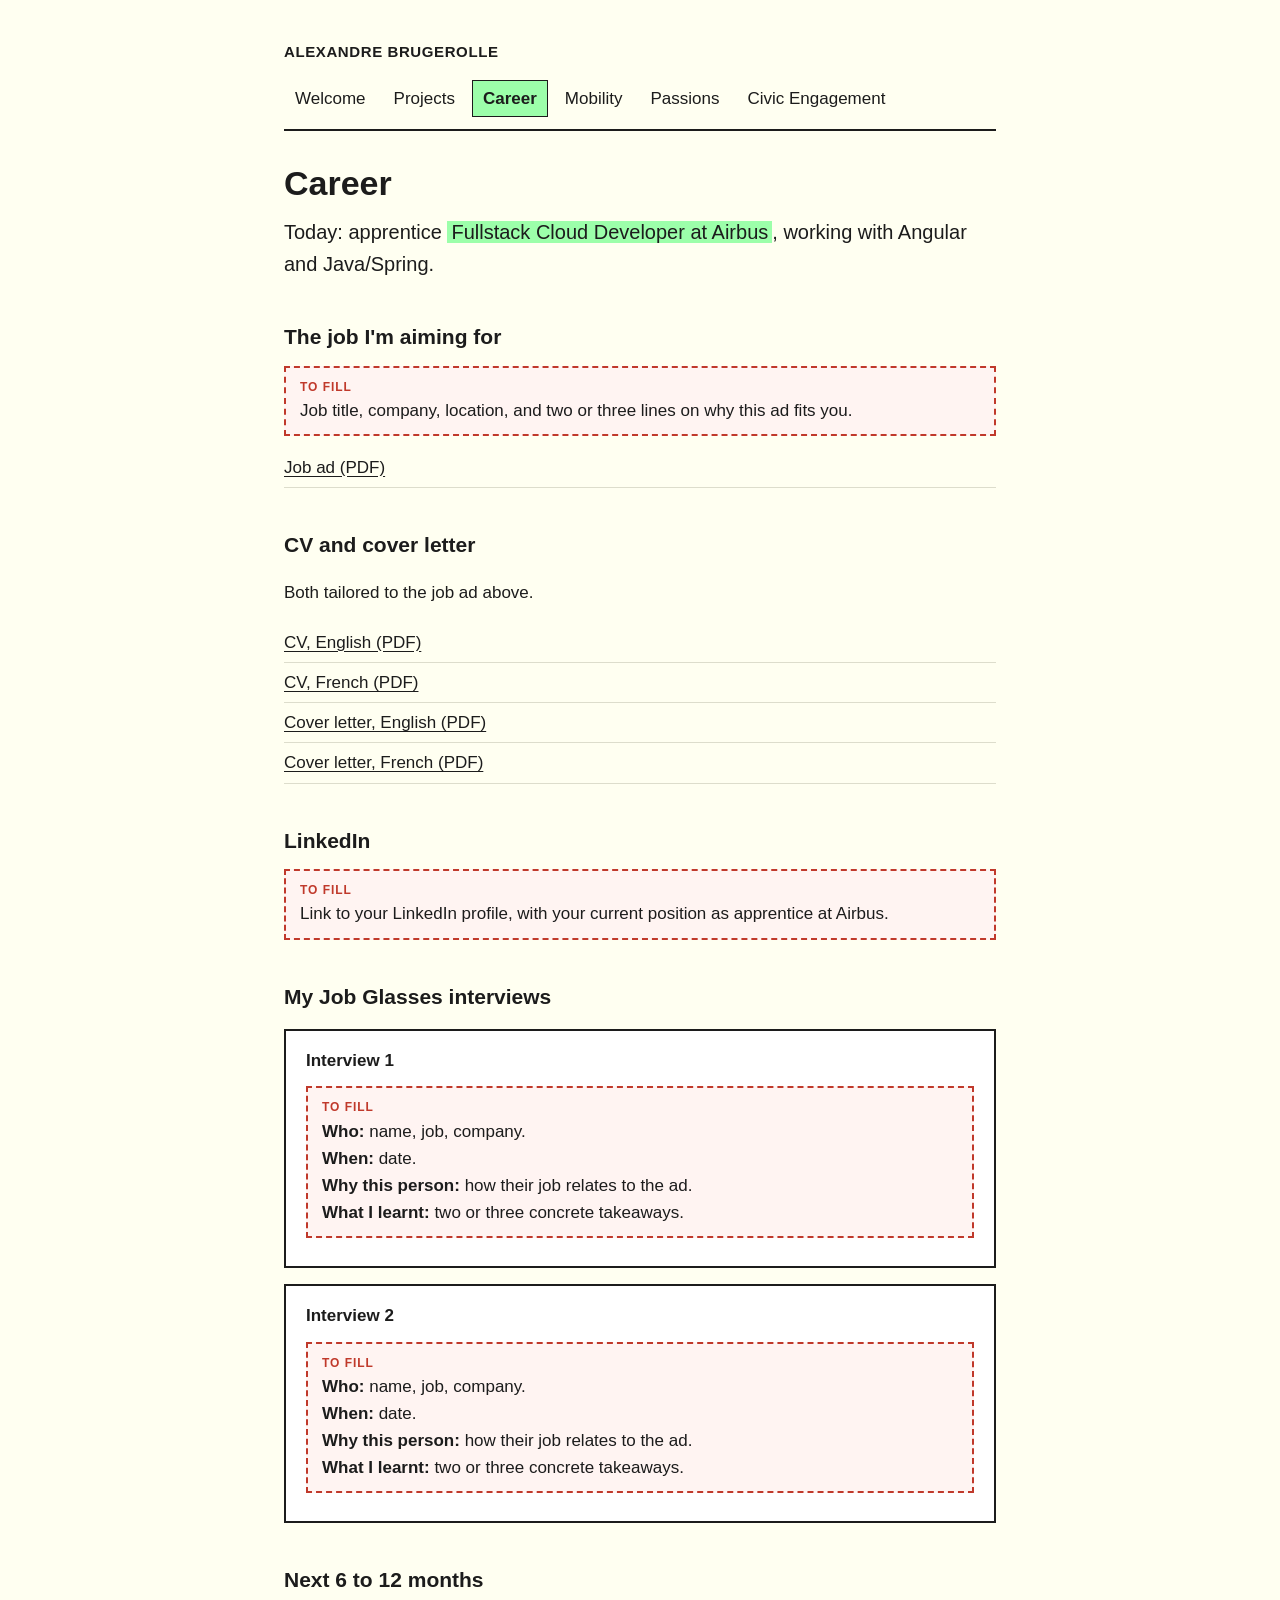
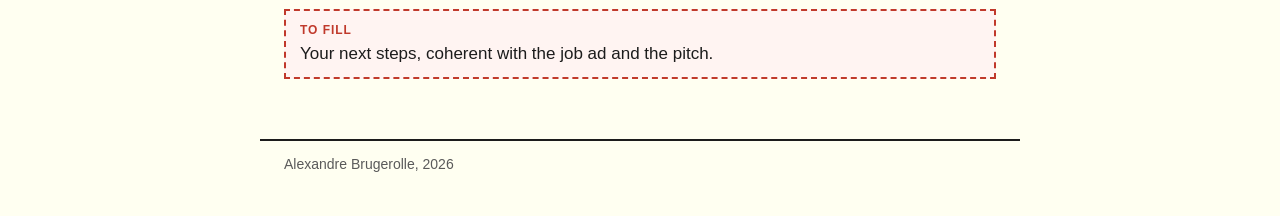
==== career.html @ fd7ef77c "Add initial HTML structure and styles for e-portfolio pages" ====
<!DOCTYPE html>
<html lang="en">
<head>
  <meta charset="utf-8">
  <meta name="viewport" content="width=device-width, initial-scale=1">
  <title>Alexandre Brugerolle | Career</title>
  <link rel="stylesheet" href="style.css">
</head>
<body>
  <header>
    <p class="name">Alexandre Brugerolle</p>
    <nav>
      <a href="index.html">Welcome</a>
      <a href="projects.html">Projects</a>
      <a href="career.html" class="active">Career</a>
      <a href="mobility.html">Mobility</a>
      <a href="passions.html">Passions</a>
      <a href="civic.html">Civic Engagement</a>
    </nav>
  </header>

  <main>
    <h1>Career</h1>
    <p class="lead">
      Today: apprentice <span class="highlight">Fullstack Cloud Developer at Airbus</span>,
      working with Angular and Java/Spring.
    </p>

    <h2>The job I'm aiming for</h2>
    <div class="todo">
      Job title, company, location, and two or three lines on why this ad fits you.
    </div>
    <ul class="files">
      <li><a href="files/job-ad.pdf">Job ad (PDF)</a></li>
    </ul>

    <h2>CV and cover letter</h2>
    <p>Both tailored to the job ad above.</p>
    <ul class="files">
      <li><a href="files/cv-en.pdf">CV, English (PDF)</a></li>
      <li><a href="files/cv-fr.pdf">CV, French (PDF)</a></li>
      <li><a href="files/cover-letter-en.pdf">Cover letter, English (PDF)</a></li>
      <li><a href="files/cover-letter-fr.pdf">Cover letter, French (PDF)</a></li>
    </ul>

    <h2>LinkedIn</h2>
    <div class="todo">
      Link to your LinkedIn profile, with your current position as apprentice at Airbus.
    </div>

    <h2>My Job Glasses interviews</h2>

    <div class="card">
      <h3>Interview 1</h3>
      <div class="todo">
        <strong>Who:</strong> name, job, company.<br>
        <strong>When:</strong> date.<br>
        <strong>Why this person:</strong> how their job relates to the ad.<br>
        <strong>What I learnt:</strong> two or three concrete takeaways.
      </div>
    </div>

    <div class="card">
      <h3>Interview 2</h3>
      <div class="todo">
        <strong>Who:</strong> name, job, company.<br>
        <strong>When:</strong> date.<br>
        <strong>Why this person:</strong> how their job relates to the ad.<br>
        <strong>What I learnt:</strong> two or three concrete takeaways.
      </div>
    </div>

    <h2>Next 6 to 12 months</h2>
    <div class="todo">
      Your next steps, coherent with the job ad and the pitch.
    </div>
  </main>

  <footer>Alexandre Brugerolle, 2026</footer>
</body>
</html>
---- style.css ----
:root {
  --bg: #fffff1;
  --accent: #9CFFAA;
  --text: #1C1C1C;
  --muted: #5A5A5A;
  --line: #1C1C1C;
}

* { box-sizing: border-box; }

body {
  margin: 0;
  background: var(--bg);
  color: var(--text);
  font-family: Arial, Helvetica, sans-serif;
  font-size: 17px;
  line-height: 1.6;
}

header, main, footer {
  max-width: 760px;
  margin: 0 auto;
  padding: 0 24px;
}

header { padding-top: 40px; }

.name {
  font-size: 15px;
  font-weight: bold;
  letter-spacing: 0.04em;
  text-transform: uppercase;
  margin: 0 0 16px;
}

nav {
  display: flex;
  flex-wrap: wrap;
  gap: 6px;
  border-bottom: 2px solid var(--line);
  padding-bottom: 12px;
}

nav a {
  color: var(--text);
  text-decoration: none;
  padding: 4px 10px;
  border: 1px solid transparent;
}

nav a:hover { border-color: var(--line); }

nav a.active {
  background: var(--accent);
  border-color: var(--line);
  font-weight: bold;
}

main { padding-top: 32px; padding-bottom: 48px; }

h1 { font-size: 34px; line-height: 1.2; margin: 0 0 12px; }
h2 { font-size: 21px; margin: 40px 0 8px; }
h3 { font-size: 17px; margin: 24px 0 4px; }

.lead { font-size: 20px; margin-top: 0; }

.highlight {
  background: var(--accent);
  padding: 0 4px;
}

a { color: var(--text); text-decoration-color: var(--text); text-underline-offset: 3px; }
a:hover { background: var(--accent); }

.meta { color: var(--muted); font-size: 15px; margin: 0 0 8px; }

.tags { display: flex; flex-wrap: wrap; gap: 6px; padding: 0; margin: 8px 0 0; list-style: none; }
.tags li { border: 1px solid var(--line); padding: 1px 8px; font-size: 14px; }

.card {
  border: 2px solid var(--line);
  background: #FFFFFF;
  padding: 16px 20px;
  margin: 16px 0;
}

.card h2, .card h3 { margin-top: 0; }

.files { list-style: none; padding: 0; margin: 8px 0 0; }
.files li { padding: 6px 0; border-bottom: 1px solid #DDDDCC; }

.photo { width: 160px; height: 160px; object-fit: cover; border: 2px solid var(--line); }

/* Placeholders: remove the class once the real content is in. */
.todo {
  border: 2px dashed #C0392B;
  background: #FFF4F2;
  padding: 10px 14px;
  margin: 12px 0;
}
.todo::before {
  content: "TO FILL";
  display: block;
  font-size: 12px;
  font-weight: bold;
  color: #C0392B;
  letter-spacing: 0.08em;
}

footer {
  border-top: 2px solid var(--line);
  padding-top: 12px;
  padding-bottom: 40px;
  color: var(--muted);
  font-size: 14px;
}
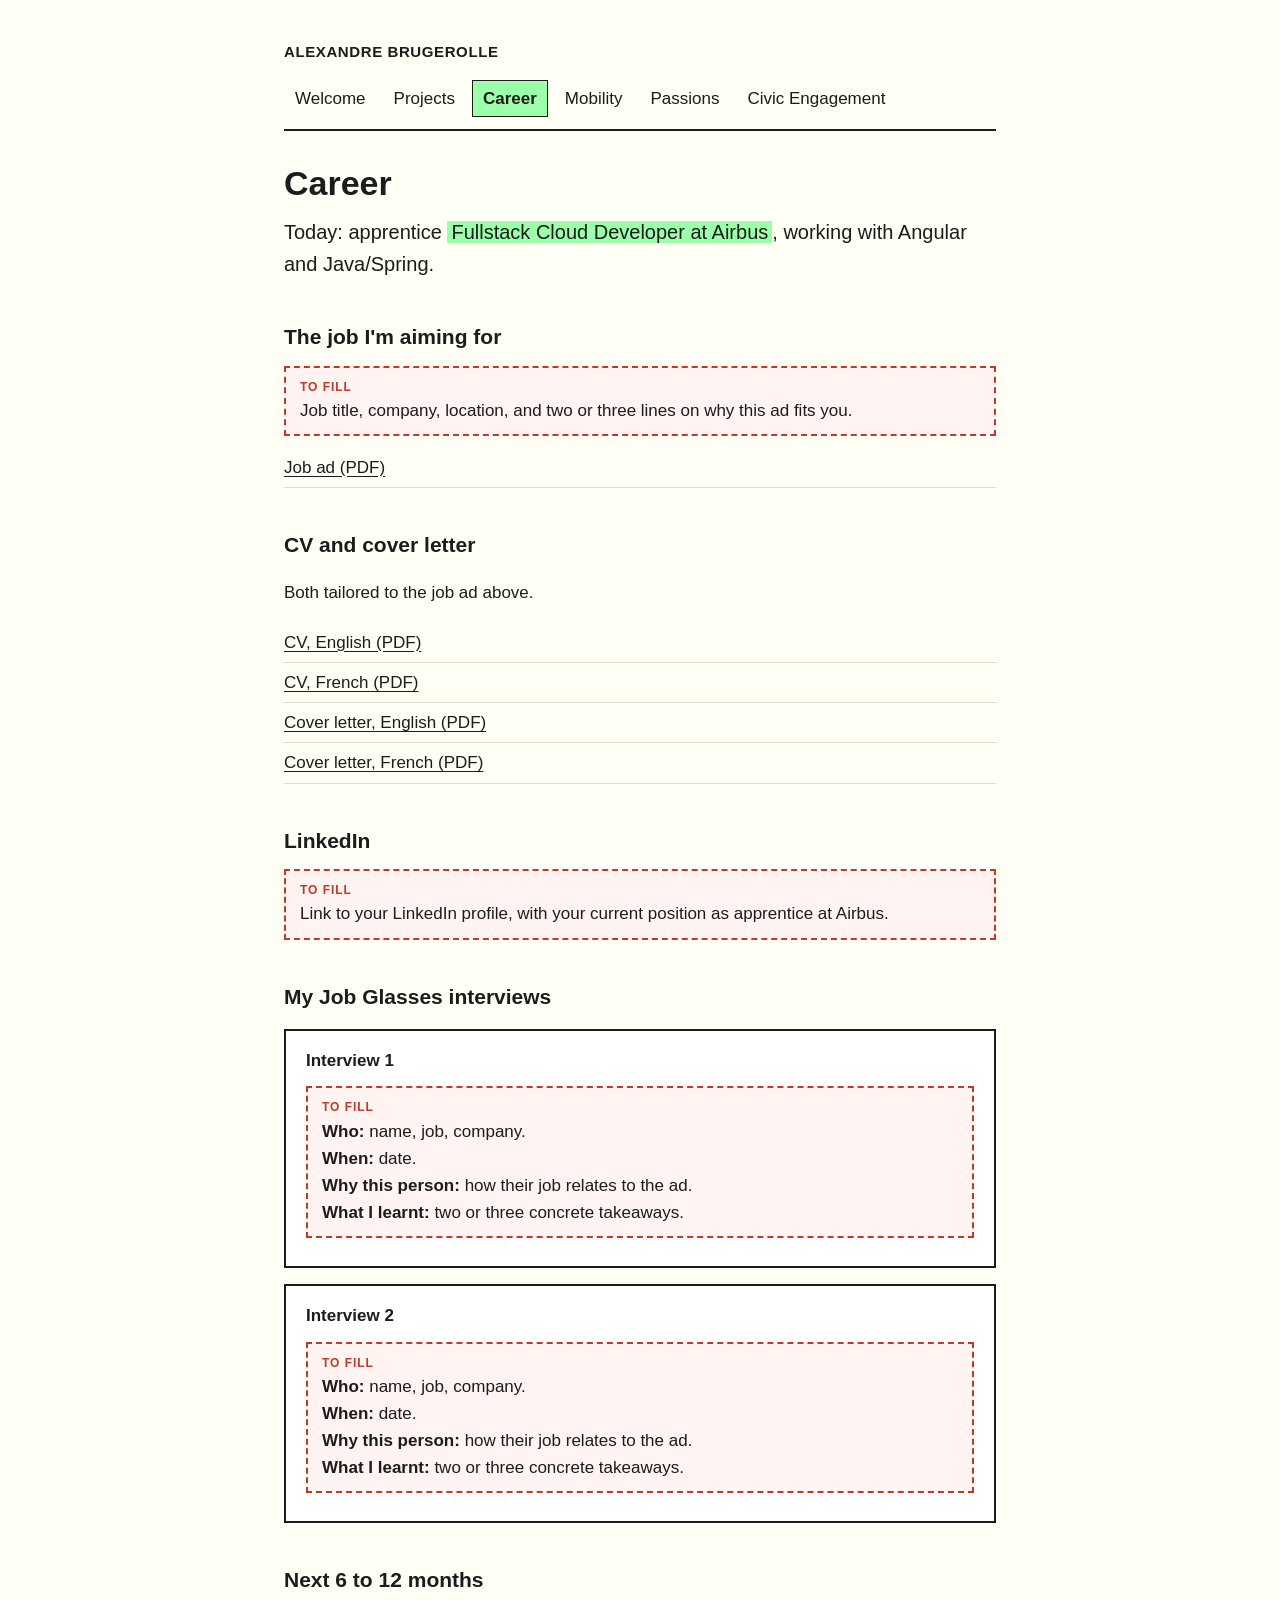
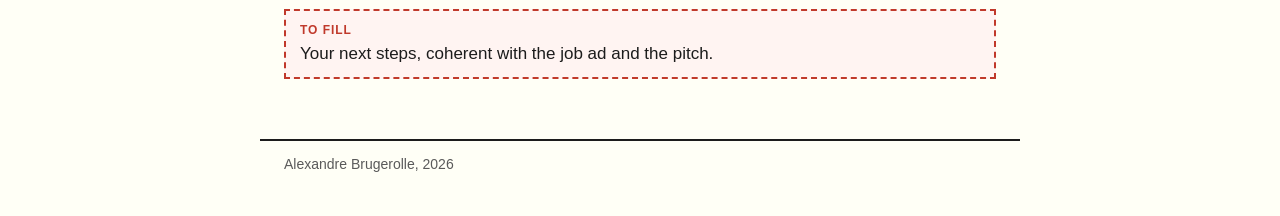
==== commit ff5134fb: "Changed titles syntax" ====
--- a/career.html
+++ b/career.html
@@ -3,7 +3,7 @@
 <head>
   <meta charset="utf-8">
   <meta name="viewport" content="width=device-width, initial-scale=1">
-  <title>Alexandre Brugerolle | Career</title>
+  <title>Alexandre Brugerolle's Career</title>
   <link rel="stylesheet" href="style.css">
 </head>
 <body>
--- a/style.css
+++ b/style.css
@@ -1,5 +1,5 @@
 :root {
-  --bg: #fffff1;
+  --bg: #fffff6;
   --accent: #9CFFAA;
   --text: #1C1C1C;
   --muted: #5A5A5A;
